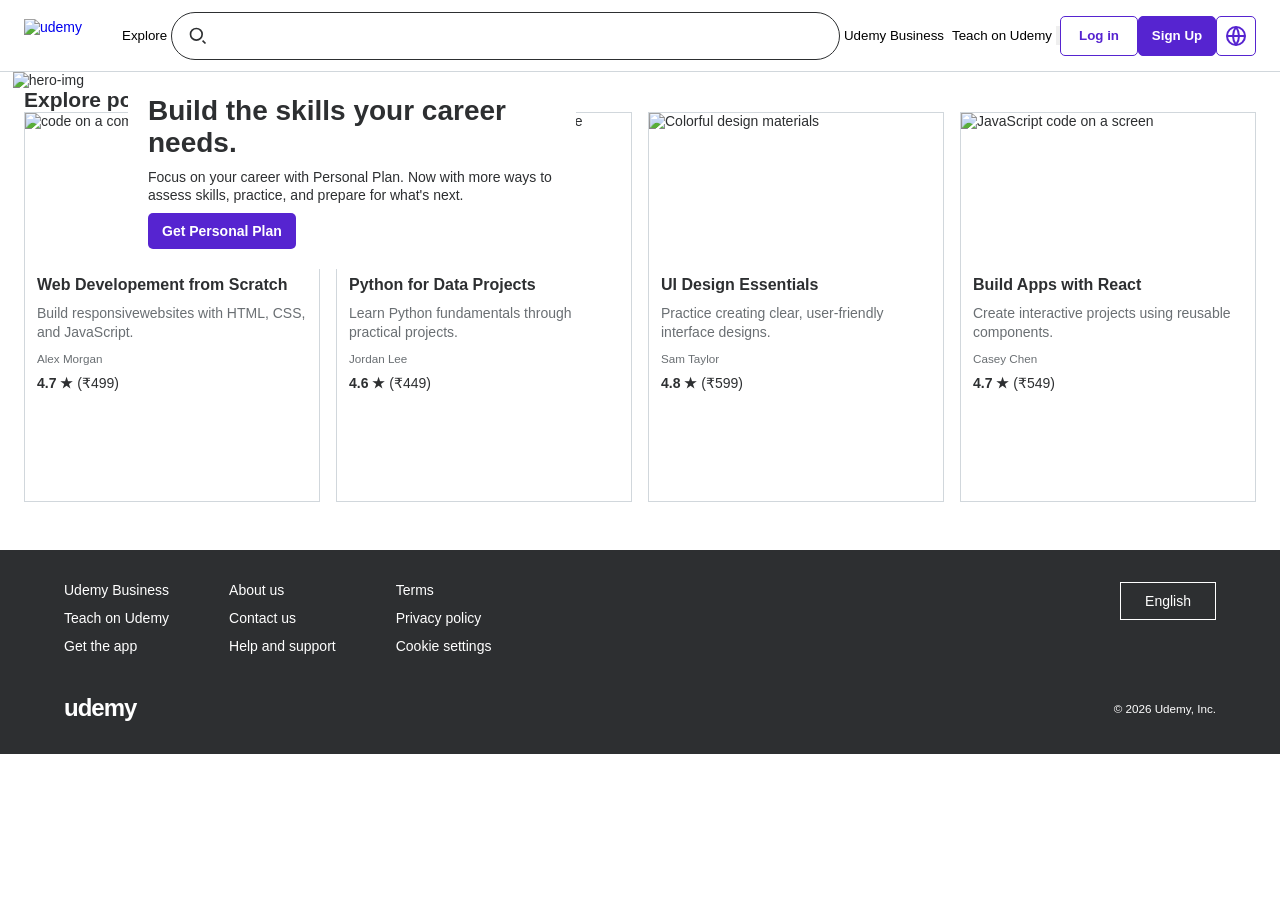
==== 1.HTML-CSS/01-Week-Project/index.html @ 771e9d60 "feat: Add initial HTML and CSS files for project structure" ====
<!doctype html>
<html lang="en">
  <head>
    <meta charset="UTF-8" />
    <meta name="viewport" content="width=device-width, initial-scale=1.0" />
    <title>udemy</title>
    <link rel="stylesheet" href="style.css" />
  </head>
  <body>
    <header>
      <a class="logo" href="./index.html">
        <img
          src="https://frontends.udemycdn.com/frontends-homepage/staticx/udemy/images/v7/logo-udemy.svg"
          alt="udemy"
        />
      </a>

      <button class="text-btn">Explore</button>

      <form class="search">
        <svg aria-hidden="true" viewBox="0 0 24 24">
          <path d="m21 21-3.5-3.5M17 10a7 7 0 1 1-14 0 7 7 0 0 1 14 0Z" />
          <input type="text" placeholder="Search for anything" />
        </svg>
      </form>

      <button class="text-btn udemy-business">Udemy Business</button>

      <button class="text-btn teach">Teach on Udemy</button>

      <button class="icon-button">
        <svg aria-hidden="true" viewBox="0 0 24 24">
          <path
            d="M5 4h1.5L9 16m0 0h8m-8 0a2 2 0 1 0 0 4 2 2 0 0 0 0-4Zm8 0a2 2 0 1 0 0 4 2 2 0 0 0 0-4Zm-8.5-3h9.25L19 7H7.312"
          />
        </svg>
      </button>

      <button class="login">Log in</button>

      <button class="signup">Sign Up</button>

      <button class="icon-btn globe">
        <svg aria-hidden="true" viewBox="0 0 24 24">
          <circle cx="12" cy="12" r="9" />
          <path d="M3 12h18M12 3a15 15 0 0 1 0 18M12 3a15 15 0 0 0 0 18" />
        </svg>
      </button>
    </header>
    <div class="hero">
      <img
        class="hero-img"
        src="https://img-c.udemycdn.com/notices/home_carousel_slide/image/e08c5ea4-c643-4475-99f3-3c87091ac964.jpg"
        alt="hero-img"
      />
      <div class="hero-inbox">
        <h1>Build the skills your career needs.</h1>
        <p>
          Focus on your career with Personal Plan. Now with more ways to assess
          skills, practice, and prepare for what's next.
        </p>
        <button>Get Personal Plan</button>
      </div>
    </div>
    <section class="courses" aria-labelledby="courses-title">
      <h2 id="courses-title">Explore popular courses</h2>

      <div class="course-grid">
        <article class="course-card">
          <img
            src="https://images.unsplash.com/photo-1515879218367-8466d910aaa4?auto=format&fit=crop&w=800&q=80"
            alt="code on a computer screen"
          />
          <div class="course-info">
            <h3>Web Developement from Scratch</h3>
            <p>Build responsivewebsites with HTML, CSS, and JavaScript.</p>
            <small>Alex Morgan</small><strong>4.7 ★ <span>(₹499)</span></strong>
          </div>
        </article>

        <article class="course-card">
          <img
            src="https://images.unsplash.com/photo-1526379879527-8559ecfcaec0?auto=format&fit=crop&w=800&q=80"
            alt="Laptop displaying programming code"
          />
          <div class="course-info">
            <h3>Python for Data Projects</h3>
            <p>Learn Python fundamentals through practical projects.</p>
            <small>Jordan Lee</small>
            <strong>4.6 ★ <span>(₹449)</span></strong>
          </div>
        </article>

        <article class="course-card">
          <img
            src="https://images.unsplash.com/photo-1558655146-9f40138edfeb?auto=format&fit=crop&w=800&q=80"
            alt="Colorful design materials"
          />
          <div class="course-info">
            <h3>UI Design Essentials</h3>
            <p>Practice creating clear, user-friendly interface designs.</p>
            <small>Sam Taylor</small>
            <strong>4.8 ★ <span>(₹599)</span></strong>
          </div>
        </article>

        <article class="course-card">
          <img
            src="https://images.unsplash.com/photo-1633356122544-f134324a6cee?auto=format&fit=crop&w=800&q=80"
            alt="JavaScript code on a screen"
          />
          <div class="course-info">
            <h3>Build Apps with React</h3>
            <p>Create interactive projects using reusable components.</p>
            <small>Casey Chen</small>
            <strong>4.7 ★ <span>(₹549)</span></strong>
          </div>
        </article>
      </div>
    </section>
        <footer>
      <div class="footer-content">
        <nav class="footer-links" aria-label="Footer">
          <div>
            <a href="#">Udemy Business</a>
            <a href="#">Teach on Udemy</a>
            <a href="#">Get the app</a>
          </div>
          <div>
            <a href="#">About us</a>
            <a href="#">Contact us</a>
            <a href="#">Help and support</a>
          </div>
          <div>
            <a href="#">Terms</a>
            <a href="#">Privacy policy</a>
            <a href="#">Cookie settings</a>
          </div>
        </nav>

        <button class="footer-language">English</button>
      </div>

      <div class="footer-bottom">
        <strong class="footer-logo">udemy</strong>
        <small>© 2026 Udemy, Inc.</small>
      </div>
    </footer>
  </body>
</html>
---- 1.HTML-CSS/01-Week-Project/style.css ----
* {
  box-sizing: border-box; 
  margin: 0; 
  padding: 0; 
}

body {
  font-family: Arial, Helvetica, sans-serif; 
  color: #2d2f31;
  font-size: 14px; 
  background: white; 
}

header{
    height: 72px;
    width: 100%;
    padding: 0 24px;
    display: flex;
    align-items: center;
    border-bottom: 1px solid #d1d7dc;

}
.logo{
    display: flex;
    align-items: center;
    text-decoration: none;
    gap: 12px;
}

.logo  img{
    width: 94px;
    height: 34px;
}

.text-btn,
.icon-btn,
.login,
.signup{
    border: 0px;
    background: transparent;
    cursor: pointer;
    white-space: nowrap;
    font: 14px;
}
.text-btn{
    padding: 12px 4px;
}
.text-btn:hover{
    color:#5624d0;
}
.search{
    flex:1;
    width: 650px;
    height: 48px;
    display: flex;
    align-items: center;
    gap: 8px;
    padding: 0 16px;
    border: 1px solid #2d2f31;
    border-radius: 24px;
}

.search svg{
    width: 20px;
    height: 20px;
    fill: none;
    stroke: #2d2f31;
    stroke-width: 2px;
}

.search input{
    width: 100%;
    border: 0;
    background: transparent;
    font:14px;
    outline: 0;
}

.icon-btn{
    width: 40px;
    height: 40px;
    display: flex;
    align-items: center;
    justify-content: center;
    border: 1px solid transparent;
}

.icon-btn svg{
    width: 24px;
    height: 24px;
    fill: none;
    stroke: #5624d0;
    stroke-width: 2px;
}

.login,
.signup{
    height: 40px;
    min-width: 78px;
    border: 1px solid #5624d0;
    font-weight: 700;
    border-radius: 5px;
}

.login{
    color: #5624d0;
    background-color: white;
}

.signup{
    background-color: #5624d0;
    color: white;

}
.globe{
    border: 1px solid #5624d0;
    border-radius: 5px;
}
@media screen and (max-width:1080px) {
.udemy-business,
.teach{
    display: none;
}    
}

@media (max-width:700px){
    .header{
        height: 64px;
        padding: 0 16px;
    }
    .logo{
        margin-right: auto;
    }
    .text-btn,
    .icon-btn,
    .login,
    .signup{
        display: none;
    }

    .search{
        max-width:48px;
        height:48px;
        flex : 0 0 48px;
        justify-content: center;
        margin-left: auto;
    }

    .search input{
        display: none;
    }
}

.hero{
    width: 100%;
    position: relative;
}

.hero img{
    display: block;
    width: 98%;
    margin: 0 auto;
    height: auto;
}

.hero-inbox{
    position: absolute;
    top: 20%;
    left: 10%;
    display: flex;
    flex-direction: column;
    gap: 8px;
    width: 35%;
    padding: 20px;
    background-color: white;
}

.hero-inbox h1{
    font-size: 28px;
    line-height: 1.15;
}

.hero-inbox p{
    font-size: 14px;
    line-height: 1.35;
}

.hero-inbox button{
    align-self: self-start;
    padding: 10px 14px;
    border : 0 ;
    border-radius: 5px;
    background: #5624d0;
    color: white;
    font-size: 14px;
    font-weight: 700;
}

.hero-inbox button:hover{
    background-color: #892de1;
}


.courses{
    width: 1280px;
    padding: 48px auto ;
    padding: 0 24px;
}

.courses h1{
    margin-bottom: 20px;
    font-size: 24px;
}

.course-grid{
    display: flex;
    flex-wrap: wrap;
    gap: 16px;
}
.course-card{
    flex: 1 1 22%;
    min-width: 220px;
    height: 390px;
    display: flex;
    flex-direction: column;
    border: 1px solid #d1d7dc;
    overflow: hidden;
}

.course-card img{
    display: block;
    width: 100%;
    height: 150px;
    object-fit: cover;
    flex-shrink: 0;
}

.course-info{
    display: flex;
    flex-direction: column;
    gap:8px;
    padding: 12px;
    flex:1;
}

.course-info h3{
    font-size: 16px;
    line-height: 1.3;
}

.course-info p,
.course-info small{
    color: #6a6f73;
    line-height: 1.4;
}

.course-info strong{
    color: #2d2f31;
}

.course-info strong span{
    font-weight:400 ;
}

footer{
  margin-top: 48px; 
  padding: 32px 5%; 
  background: #2d2f31;
  color: white; 
}

.footer-content {
  display: flex; 
  justify-content: space-between; 
  align-items: flex-start;
  gap: 24px; 
}

.footer-links {
  display: flex; 
  gap: 60px;
}

.footer-links div {
  display: flex; 
  flex-direction: column; 
  gap: 12px; 
}

.footer-links a {
  color: white; 
  font-size: 14px; 
  text-decoration: none; 
}

.footer-links a:hover {
  text-decoration: underline; 
}

.footer-language {
  padding: 10px 24px; 
  border: 1px solid white;
  background: transparent; 
  color: white;
  font-size: 14px; 
  cursor: pointer; 
}

.footer-bottom {
  display: flex; 
  justify-content: space-between;
  align-items: center; 
  margin-top: 40px; 
}

.footer-logo {
  font-size: 24px; 
  letter-spacing: -1px; 
}

@media (max-width: 900px) {
  .course-card {
    flex-basis: 45%; 
  }
}

@media (max-width: 700px) {
  .hero-inbox {
    position: static; 
    width: auto; 
    margin: 12px 10px 0;
  }

  .footer-content,
  .footer-links {
    flex-direction: column; 
  }

  .footer-links {
    gap: 24px;
  }
}

@media (max-width: 520px) {
  .course-card {
    flex-basis: 100%; 
  }
}
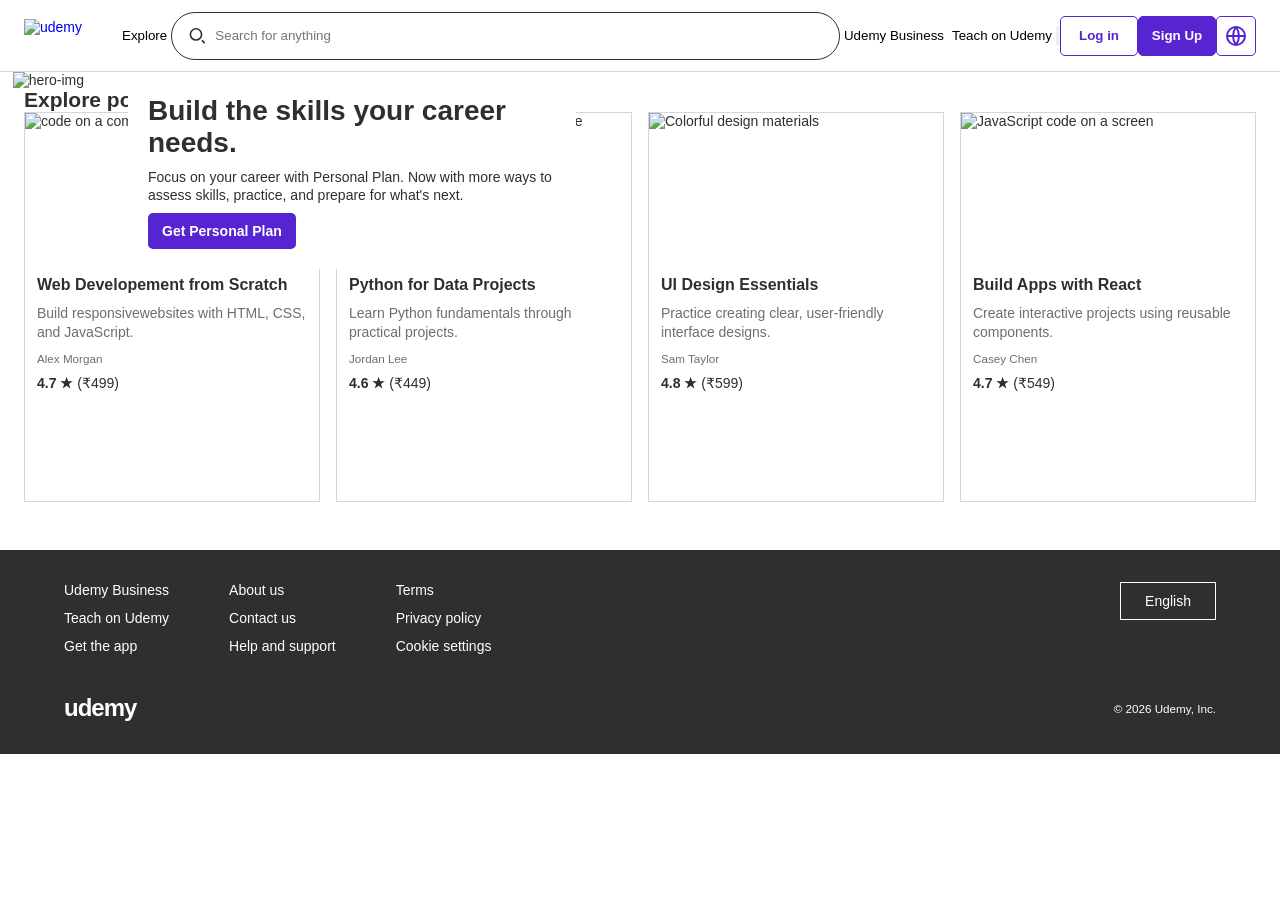
==== commit 0bbc6038: "fix: Correct input placement in search form and resolve merge conflicts in README" ====
--- a/1.HTML-CSS/01-Week-Project/index.html
+++ b/1.HTML-CSS/01-Week-Project/index.html
@@ -20,8 +20,8 @@
       <form class="search">
         <svg aria-hidden="true" viewBox="0 0 24 24">
           <path d="m21 21-3.5-3.5M17 10a7 7 0 1 1-14 0 7 7 0 0 1 14 0Z" />
-          <input type="text" placeholder="Search for anything" />
         </svg>
+        <input type="text" placeholder="Search for anything" />
       </form>
 
       <button class="text-btn udemy-business">Udemy Business</button>
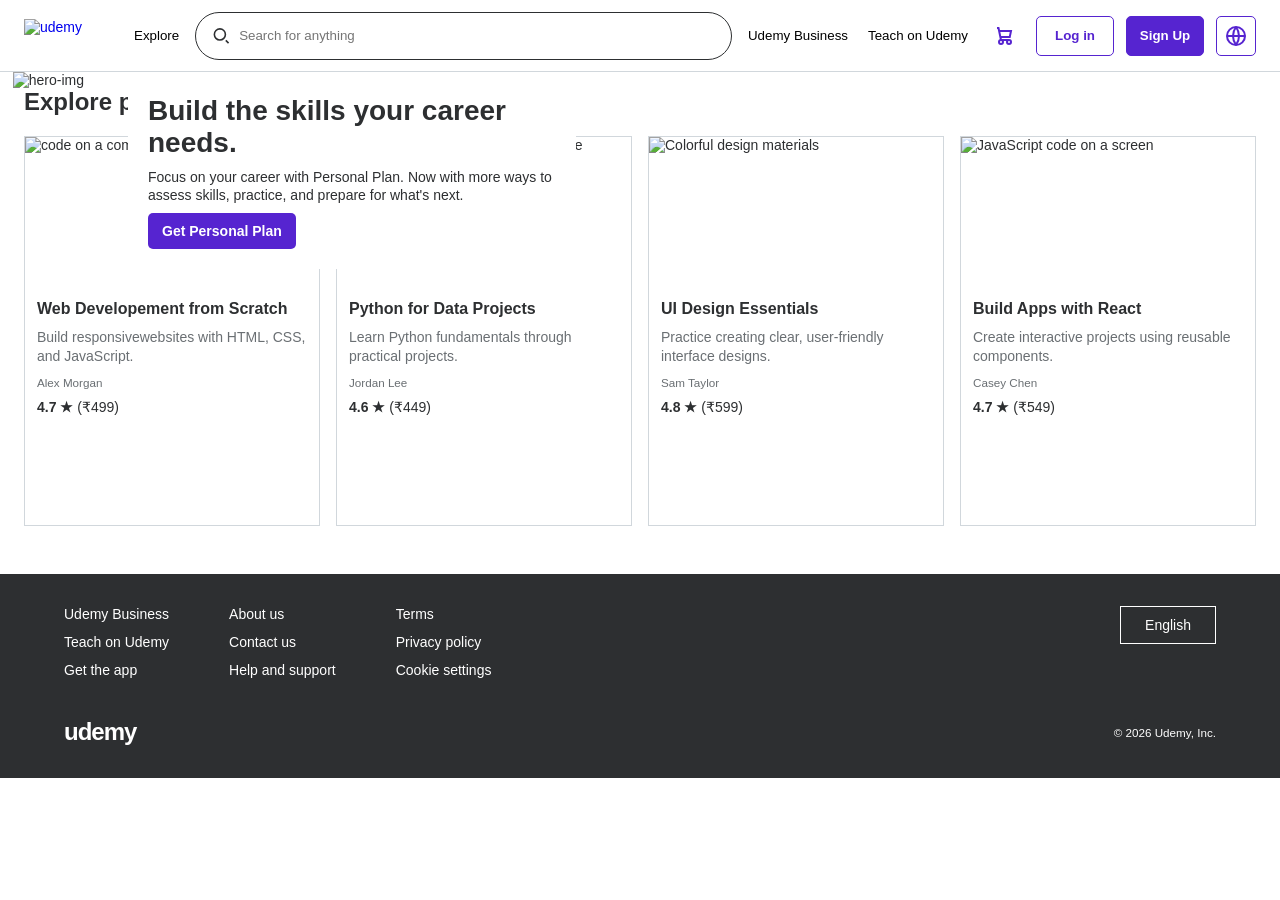
==== commit d9e33f8d: "fix: Correct button class name and update header styles for better layout" ====
--- a/1.HTML-CSS/01-Week-Project/index.html
+++ b/1.HTML-CSS/01-Week-Project/index.html
@@ -28,7 +28,7 @@
 
       <button class="text-btn teach">Teach on Udemy</button>
 
-      <button class="icon-button">
+      <button class="icon-btn">
         <svg aria-hidden="true" viewBox="0 0 24 24">
           <path
             d="M5 4h1.5L9 16m0 0h8m-8 0a2 2 0 1 0 0 4 2 2 0 0 0 0-4Zm8 0a2 2 0 1 0 0 4 2 2 0 0 0 0-4Zm-8.5-3h9.25L19 7H7.312"
--- a/1.HTML-CSS/01-Week-Project/style.css
+++ b/1.HTML-CSS/01-Week-Project/style.css
@@ -16,6 +16,7 @@
     width: 100%;
     padding: 0 24px;
     display: flex;
+    gap: 12px;
     align-items: center;
     border-bottom: 1px solid #d1d7dc;
 
@@ -85,6 +86,7 @@
     border: 1px solid transparent;
 }
 
+
 .icon-btn svg{
     width: 24px;
     height: 24px;
@@ -207,7 +209,7 @@
     padding: 0 24px;
 }
 
-.courses h1{
+.courses h2{
     margin-bottom: 20px;
     font-size: 24px;
 }
